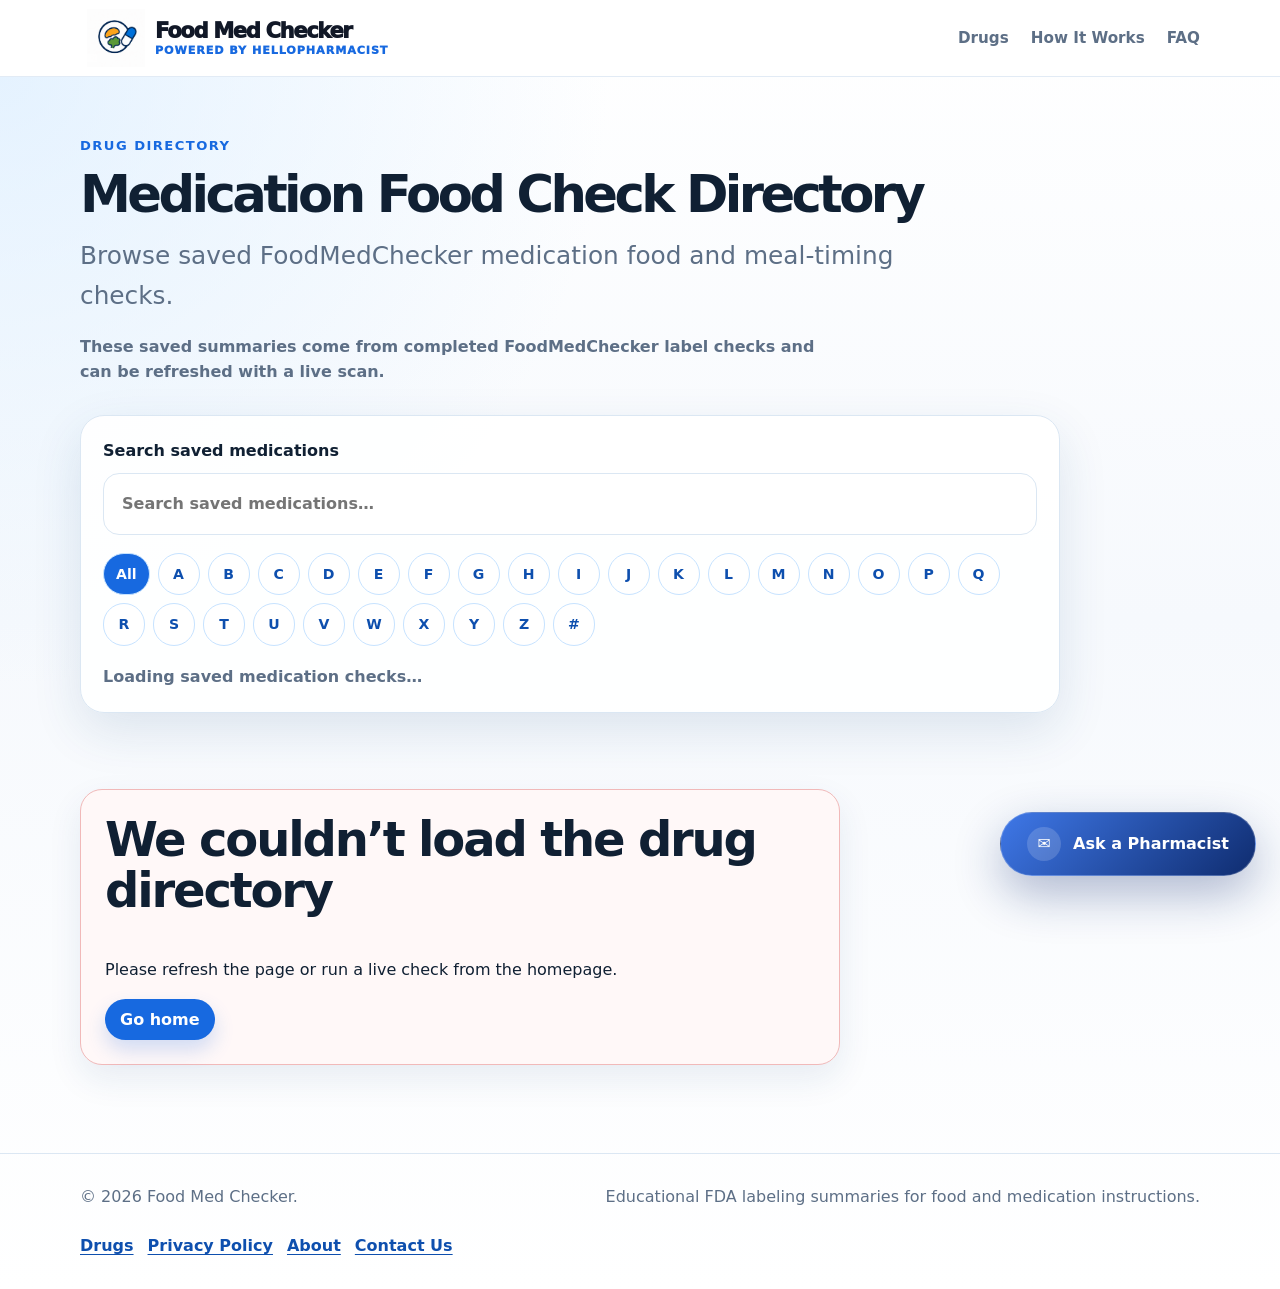
==== drugs/index.html @ 88889a5c "Add public drug directory pages" ====
<!DOCTYPE html>
<html lang="en">
<head>
  <meta charset="UTF-8">
  <meta name="viewport" content="width=device-width, initial-scale=1.0">
  <title>Medication Food Check Directory | Food Med Checker</title>
  <meta name="description" content="Browse saved Food Med Checker medication food, meal timing, grapefruit, dairy, mineral, and administration checks.">
  <link rel="stylesheet" href="/assets/css/styles.css">
</head>
<body>
  <header class="site-header">
    <div class="container header-inner">
      <a class="brand" href="/" aria-label="Food Med Checker home">
        <img class="brand-logo" src="/assets/New Header Logo.png" alt="" aria-hidden="true">
        <span class="brand-text-wrap"><span class="brand-title">Food Med Checker</span><span class="brand-powered">Powered by HelloPharmacist</span></span>
      </a>
      <nav class="site-nav" aria-label="Primary navigation">
        <a href="/drugs/" aria-current="page">Drugs</a>
        <a href="/#how-it-works">How It Works</a>
        <a href="/#faq">FAQ</a>
      </nav>
    </div>
  </header>
  <main>
    <section class="section directory-hero">
      <div class="container">
        <p class="eyebrow">Drug Directory</p>
        <h1>Medication Food Check Directory</h1>
        <p class="hero-subtitle">Browse saved FoodMedChecker medication food and meal-timing checks.</p>
        <p class="directory-trust-note">These saved summaries come from completed FoodMedChecker label checks and can be refreshed with a live scan.</p>
        <div class="directory-toolbar" aria-label="Directory filters">
          <label class="directory-search" for="directory-search-input">
            <span>Search saved medications</span>
            <input id="directory-search-input" type="search" placeholder="Search saved medications…" autocomplete="off">
          </label>
          <div class="az-filter" id="az-filter" aria-label="Filter by first letter"></div>
          <p class="directory-count" id="directory-count" aria-live="polite">Loading saved medication checks…</p>
        </div>
      </div>
    </section>
    <section class="section directory-results-section" aria-live="polite">
      <div class="container" id="drug-directory-root"></div>
    </section>
  </main>
  <footer class="site-footer">
    <div class="container footer-inner">
      <p>&copy; <span id="year"></span> Food Med Checker.</p>
      <p>Educational FDA labeling summaries for food and medication instructions.</p>
      <nav class="footer-links" aria-label="Footer navigation">
        <a href="/drugs/">Drugs</a><a href="/privacy-policy">Privacy Policy</a><a href="/about">About</a><a href="/contact-us">Contact Us</a>
      </nav>
    </div>
  </footer>
  <a class="sticky-pharmacist-cta" href="/contact-us" aria-label="Ask a pharmacist"><span class="cta-icon" aria-hidden="true">✉</span><span>Ask a Pharmacist</span></a>
  <script src="/assets/js/drug-directory.js" defer></script>
</body>
</html>
---- assets/css/styles.css ----
:root {
  --bg: #f6f9fd;
  --surface: #ffffff;
  --surface-blue: #eef7ff;
  --text: #102033;
  --muted: #5d6f86;
  --blue: #1769e0;
  --blue-dark: #0e4fae;
  --blue-soft: #dceeff;
  --border: #dbe7f3;
  --shadow: 0 18px 50px rgba(25, 72, 125, 0.12);
  --radius: 24px;
}

* { box-sizing: border-box; }

html {
  scroll-behavior: smooth;
}

body {
  margin: 0;
  font-family: system-ui, -apple-system, BlinkMacSystemFont, "Segoe UI", sans-serif;
  color: var(--text);
  background: linear-gradient(180deg, #ffffff 0%, var(--bg) 48%, #ffffff 100%);
  line-height: 1.6;
  overflow-x: hidden;
}

a { color: inherit; text-decoration: none; }

.container {
  width: min(1120px, calc(100% - 40px));
  margin: 0 auto;
}

.site-header {
  position: sticky;
  top: 0;
  z-index: 20;
  background: rgba(255, 255, 255, 0.88);
  backdrop-filter: blur(16px);
  border-bottom: 1px solid rgba(219, 231, 243, 0.8);
}

.header-inner,
.footer-inner {
  display: flex;
  align-items: center;
  justify-content: space-between;
  gap: 24px;
}

.header-inner { min-height: 76px; }

.brand {
  position: relative;
  display: inline-flex;
  align-items: center;
  gap: 13px;
  padding: 8px 12px 8px 8px;
  border: 1px solid rgba(199, 227, 255, 0.72);
  border-radius: 20px;
  background: linear-gradient(135deg, rgba(255, 255, 255, 0.94) 0%, rgba(238, 247, 255, 0.9) 100%);
  box-shadow: 0 12px 28px rgba(23, 105, 224, 0.11);
  font-weight: 800;
  letter-spacing: -0.02em;
}

.brand::after {
  content: "";
  position: absolute;
  right: 12px;
  bottom: 7px;
  width: 46%;
  height: 3px;
  border-radius: 999px;
  background: linear-gradient(90deg, rgba(23, 105, 224, 0), rgba(23, 105, 224, 0.55), rgba(42, 179, 126, 0.75));
}

.brand-logo {
  display: block;
  width: 50px;
  height: 50px;
  flex: 0 0 auto;
  object-fit: contain;
  padding: 4px;
  border-radius: 14px;
  background: #ffffff;
}

.brand-text-wrap {
  display: grid;
  gap: 3px;
  line-height: 1.02;
}

.brand-title {
  display: flex;
  flex-wrap: wrap;
  gap: 0.18em;
  color: var(--text);
  font-size: clamp(1.02rem, 1.6vw, 1.24rem);
  font-weight: 950;
  letter-spacing: -0.055em;
  text-transform: uppercase;
}

.brand-title span:nth-child(2) {
  color: var(--blue);
}

.brand-powered {
  color: var(--blue-dark);
  font-size: 0.7rem;
  font-weight: 800;
  letter-spacing: 0.045em;
  text-transform: uppercase;
}

.site-nav {
  display: flex;
  gap: 22px;
  color: var(--muted);
  font-size: 0.95rem;
  font-weight: 600;
}

.site-nav a:hover { color: var(--blue); }

.section { padding: 88px 0; }

.hero { padding-top: 76px; }

.hero-grid {
  display: grid;
  grid-template-columns: minmax(0, 1.15fr) minmax(310px, 0.85fr);
  gap: 40px;
  align-items: center;
}

.eyebrow {
  margin: 0 0 12px;
  color: var(--blue);
  font-size: 0.82rem;
  font-weight: 800;
  letter-spacing: 0.11em;
  text-transform: uppercase;
}

h1, h2, h3, p { margin-top: 0; }

h1 {
  max-width: 760px;
  margin-bottom: 18px;
  font-size: clamp(2.25rem, 4.75vw, 4rem);
  line-height: 1.02;
  letter-spacing: -0.07em;
}

h2 {
  font-size: clamp(2rem, 4vw, 3rem);
  line-height: 1.08;
  letter-spacing: -0.045em;
}

h3 {
  font-size: 1.15rem;
  line-height: 1.25;
}

.hero-subtitle {
  max-width: 720px;
  color: var(--muted);
  font-size: clamp(1.08rem, 2vw, 1.35rem);
}

.search-card,
.hero-panel,
.step-card,
.trust-container,
.disclaimer-card,
.result-card {
  border: 1px solid var(--border);
  border-radius: var(--radius);
  background: rgba(255, 255, 255, 0.94);
  box-shadow: var(--shadow);
}

.search-card {
  max-width: 780px;
  margin: 32px 0 20px;
  padding: 18px;
}

.search-card label {
  display: block;
  margin: 0 0 10px 4px;
  font-weight: 800;
}

.search-row {
  display: flex;
  gap: 12px;
}

input[type="search"] {
  flex: 1;
  min-width: 0;
  border: 1px solid var(--border);
  border-radius: 16px;
  padding: 17px 18px;
  color: var(--text);
  font: inherit;
  outline: none;
}

input[type="search"]:focus {
  border-color: var(--blue);
  box-shadow: 0 0 0 4px rgba(23, 105, 224, 0.12);
}

button {
  border: 0;
  border-radius: 16px;
  padding: 16px 22px;
  cursor: pointer;
  font: inherit;
  font-weight: 800;
}

.search-row button {
  color: #ffffff;
  background: var(--blue);
  box-shadow: 0 12px 24px rgba(23, 105, 224, 0.22);
}

.search-row button:hover { background: var(--blue-dark); }

.search-note {
  margin: 12px 4px 0;
  color: var(--muted);
  font-size: 0.92rem;
}

.example-area {
  display: flex;
  align-items: flex-start;
  gap: 14px;
  color: var(--muted);
  font-weight: 700;
}

.chip-list {
  display: flex;
  flex-wrap: wrap;
  gap: 10px;
}

.example-chip {
  padding: 9px 13px;
  color: var(--blue-dark);
  background: var(--blue-soft);
  border: 1px solid #c7e3ff;
  border-radius: 999px;
  font-size: 0.93rem;
}

.example-chip:hover { background: #cfe8ff; }

.hero-panel {
  padding: 34px;
  background: linear-gradient(180deg, #ffffff 0%, var(--surface-blue) 100%);
}


.hero-panel p,
.step-card p,
.trust-card p,
.disclaimer-card p,
.result-section-card p { color: var(--muted); }

.hero-panel ul {
  margin: 22px 0 0;
  padding-left: 20px;
  color: var(--text);
  font-weight: 600;
}

.results-section { padding: 0 0 20px; }

.result-card {
  padding: 30px;
  scroll-margin-top: 100px;
  overflow: hidden;
}

.hidden { display: none; }

.result-topline {
  display: inline-flex;
  margin-bottom: 14px;
  padding: 7px 12px;
  border-radius: 999px;
  color: var(--blue-dark);
  background: var(--blue-soft);
  font-size: 0.85rem;
  font-weight: 800;
}

.result-status {
  margin-bottom: 24px;
  padding: 16px 18px;
  border: 1px solid #c7e3ff;
  border-radius: 18px;
  color: var(--blue-dark);
  background: var(--surface-blue);
  font-weight: 700;
}

.result-grid {
  display: grid;
  grid-template-columns: repeat(2, minmax(0, 1fr));
  gap: 16px;
  min-width: 0;
}

.result-section-card {
  min-width: 0;
  max-width: 100%;
  padding: 20px;
  border: 1px solid var(--border);
  border-radius: 18px;
  background: #ffffff;
  overflow-wrap: anywhere;
}

.result-section-card:last-child { grid-column: 1 / -1; }

.section-heading {
  max-width: 720px;
  margin-bottom: 30px;
}

.steps-grid,
.trust-grid {
  display: grid;
  grid-template-columns: repeat(3, minmax(0, 1fr));
  gap: 18px;
}

.step-card,
.trust-card { padding: 26px; }

.step-number {
  display: grid;
  place-items: center;
  width: 42px;
  height: 42px;
  margin-bottom: 18px;
  border-radius: 50%;
  color: #ffffff;
  background: var(--blue);
  font-weight: 900;
}

.trust-section { padding-top: 36px; }

.trust-container {
  padding: 40px;
  background: linear-gradient(135deg, #ffffff 0%, #f0f8ff 100%);
}

.trust-intro {
  max-width: 790px;
  margin-bottom: 28px;
}

.trust-intro p:last-child { color: var(--muted); font-size: 1.08rem; }

.trust-card {
  border: 1px solid var(--border);
  border-radius: 20px;
  background: #ffffff;
}

.disclaimer-section { padding-top: 20px; }

.disclaimer-card {
  padding: 30px;
  box-shadow: none;
}

.disclaimer-card h2 { font-size: 1.7rem; }

.site-footer {
  padding: 30px 0;
  color: var(--muted);
  border-top: 1px solid var(--border);
}

.site-footer p { margin: 0; }

@media (max-width: 860px) {
  .header-inner,
  .footer-inner,
  .example-area {
    align-items: flex-start;
    flex-direction: column;
  }

  .site-nav { gap: 14px; flex-wrap: wrap; }

  .hero-grid,
  .steps-grid,
  .trust-grid,
  .result-grid {
    grid-template-columns: 1fr;
  }

  .section { padding: 64px 0; }

  .hero { padding-top: 52px; }

  .result-section-card:last-child { grid-column: auto; }
}

@media (max-width: 620px) {
  .container { width: min(100% - 28px, 1120px); }

  .site-header {
    position: static;
  }

  .header-inner {
    min-height: 66px;
  }

  .site-nav {
    display: none;
  }

  .search-row { flex-direction: column; }

  .search-row button,
  input[type="search"] { width: 100%; }

  .search-card,
  .hero-panel,
  .trust-container,
  .disclaimer-card,
  .result-card { border-radius: 20px; }

  .trust-container,
  .result-card { padding: 22px; }

  .result-section-card { padding: 18px; }

  h1 { letter-spacing: -0.055em; }
}

.search-row button:disabled {
  cursor: wait;
  opacity: 0.74;
}

.result-status-warning {
  border-color: #f3d58a;
  color: #76530a;
  background: #fff8e8;
}

.result-status-error {
  border-color: #f1b9b9;
  color: #8d2424;
  background: #fff0f0;
}

.result-topline-error {
  color: #8d2424;
  background: #ffe1e1;
}

.loading-card {
  display: flex;
  align-items: center;
  gap: 18px;
  padding: 22px;
  border: 1px solid #c7e3ff;
  border-radius: 20px;
  color: var(--blue-dark);
  background: linear-gradient(135deg, #ffffff 0%, var(--surface-blue) 100%);
}

.loading-card p { margin: 4px 0 0; color: var(--muted); }

.loading-copy {
  min-width: 0;
}

.loading-fact-box {
  position: relative;
  min-height: 92px;
  margin-top: 16px;
  padding: 14px 16px;
  border: 1px solid rgba(23, 105, 224, 0.18);
  border-radius: 18px;
  overflow: hidden;
  background: linear-gradient(135deg, rgba(255, 255, 255, 0.92), rgba(228, 241, 255, 0.88));
  box-shadow: 0 14px 30px rgba(23, 105, 224, 0.09);
}

.loading-fact-box::after {
  content: "";
  position: absolute;
  inset: auto -18px -30px auto;
  width: 86px;
  height: 86px;
  border-radius: 50%;
  background: radial-gradient(circle, rgba(31, 184, 205, 0.22), transparent 68%);
}

.loading-fact-kicker {
  display: inline-flex;
  margin-bottom: 6px;
  padding: 4px 9px;
  border-radius: 999px;
  color: var(--blue-dark);
  background: #dff3ff;
  font-size: 0.74rem;
  font-weight: 800;
  letter-spacing: 0.08em;
  text-transform: uppercase;
}

.loading-card .loading-fact-text {
  margin: 0;
  color: #243b53;
  font-size: 0.98rem;
  font-weight: 700;
  line-height: 1.45;
  opacity: 0;
  transform: translateY(10px) scale(0.98);
  transition: opacity 220ms ease, transform 220ms ease;
}

.loading-card .loading-fact-text.is-visible {
  opacity: 1;
  transform: translateY(0) scale(1);
}

.loading-spinner {
  flex: 0 0 auto;
  width: 34px;
  height: 34px;
  border: 4px solid #c7e3ff;
  border-top-color: var(--blue);
  border-radius: 50%;
  animation: spin 0.9s linear infinite;
}

@keyframes spin { to { transform: rotate(360deg); } }

.result-metadata {
  margin: -6px 0 22px;
  color: var(--muted);
  font-size: 0.92rem;
  font-weight: 600;
}


.sources-info-icon {
  display: inline-flex;
  align-items: center;
  justify-content: center;
  flex: 0 0 auto;
  width: 18px;
  height: 18px;
  min-width: 18px;
  padding: 0;
  border: 1px solid #b8cce3;
  border-radius: 50%;
  color: var(--blue-dark);
  background: #f3f8ff;
  font-size: 0.72rem;
  line-height: 1;
  font-weight: 800;
  box-shadow: none;
}

.sources-info-card {
  display: flex;
  align-items: flex-start;
  gap: 10px;
  max-width: 100%;
  margin: 0 0 16px;
  padding: 12px 14px;
  border: 1px solid var(--border);
  border-radius: 14px;
  color: var(--text);
  background: #f8fbff;
  font-size: 0.82rem;
  font-weight: 600;
  line-height: 1.45;
}

.sources-info-card p {
  min-width: 0;
  margin: 0;
}

.result-section-card h4,
.source-card h4,
.excerpt-card h4 {
  margin: 0 0 8px;
  font-size: 1rem;
  line-height: 1.3;
}

.result-section-card-featured {
  background: linear-gradient(180deg, #ffffff 0%, #f6fbff 100%);
}

.findings-list {
  margin: 0;
  padding-left: 20px;
  color: var(--muted);
}

.findings-list li + li { margin-top: 10px; }

.term-chip-list {
  display: flex;
  flex-wrap: wrap;
  gap: 10px;
}

.term-chip {
  display: inline-flex;
  align-items: center;
  padding: 8px 12px;
  border: 1px solid #c7e3ff;
  border-radius: 999px;
  color: var(--blue-dark);
  background: var(--surface-blue);
  font-size: 0.9rem;
  font-weight: 800;
}

.excerpt-section,
.sources-card { grid-column: 1 / -1; }

.excerpt-list,
.source-list {
  display: grid;
  gap: 14px;
}

.excerpt-card,
.source-card {
  min-width: 0;
  max-width: 100%;
  padding: 17px;
  border: 1px solid var(--border);
  border-radius: 16px;
  background: #fbfdff;
  overflow-wrap: anywhere;
}

.excerpt-card p,
.source-card p { margin-bottom: 0; }

.excerpt-meta {
  display: flex;
  flex-wrap: wrap;
  gap: 8px;
  margin-bottom: 10px;
}

.excerpt-meta span {
  padding: 5px 9px;
  border-radius: 999px;
  color: var(--muted);
  background: #eef4fb;
  font-size: 0.82rem;
  font-weight: 700;
}

.source-link {
  display: inline-flex;
  margin-top: 12px;
  color: var(--blue);
  font-weight: 800;
}

.source-link:hover { color: var(--blue-dark); }

.source-id,
.result-disclaimer,
.technical-details {
  color: var(--muted);
  font-size: 0.9rem;
}

.source-id { margin-top: 8px; }

.result-disclaimer {
  margin-top: 18px;
  padding: 16px 18px;
  border: 1px solid #cfe0fb;
  border-radius: 16px;
  background: #f8fbff;
  line-height: 1.55;
}

.result-disclaimer-card {
  grid-column: 1 / -1;
  margin-top: -2px;
}

.technical-details {
  margin-top: 16px;
}

.technical-details summary {
  cursor: pointer;
  font-weight: 800;
}

.powered-by {
  display: inline-flex;
  align-items: center;
  gap: 6px;
  margin: 4px 0 22px;
  padding: 8px 14px;
  border: 1px solid #c7e3ff;
  border-radius: 999px;
  color: var(--blue-dark);
  background: var(--surface-blue);
  font-size: 0.92rem;
  font-weight: 800;
}

.powered-by a,
.trust-card a,
.trust-intro a,
.excerpt-link {
  color: #1b48a8;
  text-decoration: underline;
  text-underline-offset: 3px;
  font-weight: 800;
}

.pharmacist-container {
  position: relative;
  overflow: hidden;
  padding: 48px;
  border-color: #cfe0fb;
  background: radial-gradient(circle at 9% 18%, rgba(58, 115, 226, 0.13), transparent 24%), linear-gradient(135deg, #ffffff 0%, #f8fbff 100%);
}

.pharmacist-layout {
  display: flex;
  align-items: center;
  gap: 18px;
  margin-bottom: 36px;
}

.pharmacist-headshot {
  width: 92px;
  height: 92px;
  flex: 0 0 92px;
  border: 3px solid #ffffff;
  border-radius: 50%;
  background: #ffffff;
  box-shadow: 0 12px 26px rgba(25, 72, 125, 0.18);
  object-fit: cover;
  object-position: center top;
  transform: translate(-10px, -8px);
}

.pill-eyebrow {
  display: inline-flex;
  margin-bottom: 18px;
  padding: 7px 16px;
  border-radius: 999px;
  background: var(--blue-soft);
}

.pharmacist-container .trust-intro {
  max-width: 880px;
  margin-bottom: 0;
}

.pharmacist-container .trust-intro h2 {
  margin-bottom: 14px;
}

.pharmacist-container .trust-card {
  padding: 28px;
  border-color: #d8e6fa;
  border-radius: 22px;
  box-shadow: none;
}

.faq-section {
  padding-top: 28px;
}

.faq-list {
  display: grid;
  gap: 16px;
}

.faq-item {
  padding: 24px 26px;
  border: 1px solid var(--border);
  border-radius: 20px;
  background: rgba(255, 255, 255, 0.94);
  box-shadow: 0 12px 34px rgba(25, 72, 125, 0.08);
}

.faq-item h3 {
  margin-bottom: 8px;
}

.faq-item p,
.excerpt-count,
.excerpt-source-note {
  color: var(--muted);
}

.excerpt-count {
  margin-bottom: 14px;
  font-weight: 800;
}

.excerpt-card-heading {
  display: flex;
  align-items: flex-start;
  justify-content: space-between;
  gap: 16px;
}

.excerpt-link {
  flex: 0 0 auto;
  font-size: 0.9rem;
}

.excerpt-source-note {
  margin-top: 10px;
  font-size: 0.9rem;
  font-weight: 600;
}

@media (max-width: 860px) {
  .pharmacist-layout {
    grid-template-columns: 1fr;
  }
}

@media (max-width: 620px) {
  .powered-by {
    align-items: flex-start;
    flex-direction: column;
    border-radius: 18px;
  }

  .pharmacist-container {
    padding: 24px;
  }

  .excerpt-card-heading {
    flex-direction: column;
    gap: 4px;
  }
}

/* Requested layout refinements */
.hero {
  padding-top: 56px;
  padding-bottom: 56px;
}

.hero-grid {
  align-items: start;
}

.hero-panel {
  margin-top: 0;
}

.search-card {
  margin-top: 24px;
}

.example-area {
  margin-bottom: 0;
}

#how-it-works {
  padding-top: 48px;
}

.faq-item {
  padding: 0;
  overflow: hidden;
}

.faq-item summary {
  position: relative;
  display: flex;
  align-items: center;
  justify-content: space-between;
  gap: 18px;
  padding: 22px 26px;
  cursor: pointer;
  font-size: 1.15rem;
  font-weight: 800;
  line-height: 1.25;
  list-style: none;
}

.faq-item summary::-webkit-details-marker {
  display: none;
}

.faq-item summary::after {
  content: "+";
  display: grid;
  flex: 0 0 auto;
  place-items: center;
  width: 30px;
  height: 30px;
  border-radius: 50%;
  color: var(--blue-dark);
  background: var(--blue-soft);
  font-size: 1.25rem;
  line-height: 1;
}

.faq-item[open] summary::after {
  content: "–";
}

.faq-item p {
  margin: -4px 26px 24px;
}

.excerpt-source-details {
  color: var(--muted);
  font-weight: 600;
}

.excerpt-card .source-id {
  margin: 4px 0 12px;
}

@media (max-width: 860px) {
  .hero {
    padding-top: 44px;
    padding-bottom: 44px;
  }

  #how-it-works {
    padding-top: 40px;
  }
}

.autocomplete-root {
  position: relative;
  align-items: stretch;
}

.autocomplete-field {
  position: relative;
  flex: 1;
  min-width: 0;
}

.autocomplete-field input[type="search"] {
  width: 100%;
}

.suggestions-dropdown {
  position: absolute;
  top: calc(100% + 8px);
  right: 0;
  left: 0;
  z-index: 30;
  display: grid;
  max-height: 320px;
  overflow-y: auto;
  padding: 6px 0;
  border: 1px solid var(--border);
  border-radius: 12px;
  background: #ffffff;
  box-shadow: 0 12px 28px rgba(25, 72, 125, 0.12);
}

.suggestion-item {
  display: block;
  width: 100%;
  padding: 11px 16px;
  border-radius: 0;
  color: var(--text);
  background: transparent;
  text-align: left;
  font: inherit;
  font-weight: 600;
}

.suggestion-item:hover,
.suggestion-item:focus {
  color: var(--blue-dark);
  background: var(--surface-blue);
  outline: none;
}

.drug-summary-card {
  grid-column: 1 / -1;
  background: linear-gradient(180deg, #ffffff 0%, #f8fbff 100%);
}

.drug-summary-card h4 {
  margin-bottom: 14px;
}

.drug-summary-list {
  display: grid;
  grid-template-columns: repeat(2, minmax(0, 1fr));
  gap: 12px;
  margin: 0 0 16px;
}

.drug-summary-detail {
  padding: 12px;
  border: 1px solid #e4edf7;
  border-radius: 14px;
  background: #ffffff;
}

.drug-summary-detail dt {
  color: var(--blue-dark);
  font-size: 0.78rem;
  font-weight: 900;
  letter-spacing: 0.06em;
  text-transform: uppercase;
}

.drug-summary-detail dd {
  margin: 4px 0 0;
  color: var(--muted);
  font-weight: 650;
}

.fda-label-description {
  padding: 14px 16px;
  border-left: 4px solid var(--blue);
  border-radius: 14px;
  background: var(--surface-blue);
}

.medline-card {
  padding: 16px;
  border: 1px solid #cfe0fb;
  border-radius: 16px;
  background: #ffffff;
}

.terms-found-note {
  margin-bottom: 18px;
  color: var(--muted);
}

.medline-source {
  margin-bottom: 10px;
  color: var(--blue-dark);
  font-size: 0.9rem;
  font-weight: 800;
}

@media (max-width: 620px) {
  .autocomplete-field {
    width: 100%;
  }

  .suggestions-dropdown {
    max-height: 280px;
  }

  .drug-summary-list {
    grid-template-columns: 1fr;
  }
}

.suggestions-dropdown.hidden {
  display: none;
}

.footer-inner {
  flex-wrap: wrap;
}

.footer-links {
  display: inline-flex;
  flex-wrap: wrap;
  gap: 14px;
  font-weight: 800;
}

.footer-links a {
  color: var(--blue-dark);
  text-decoration: underline;
  text-underline-offset: 3px;
}

.sticky-pharmacist-cta {
  position: fixed;
  right: max(24px, env(safe-area-inset-right));
  bottom: max(24px, env(safe-area-inset-bottom));
  z-index: 40;
  display: inline-flex;
  align-items: center;
  gap: 12px;
  min-height: 58px;
  padding: 14px 26px;
  border: 1px solid rgba(255, 255, 255, 0.22);
  border-radius: 999px;
  color: #ffffff;
  background: linear-gradient(135deg, #3f78e8 0%, #0f2c6f 100%);
  box-shadow: 0 18px 48px rgba(16, 45, 111, 0.32);
  font-size: 1rem;
  font-weight: 900;
}

.sticky-pharmacist-cta:hover {
  transform: translateY(-1px);
  box-shadow: 0 22px 54px rgba(16, 45, 111, 0.38);
}

.cta-icon {
  display: inline-grid;
  place-items: center;
  width: 34px;
  height: 34px;
  border-radius: 50%;
  background: rgba(255, 255, 255, 0.16);
  font-size: 1rem;
}

.cookie-banner {
  position: fixed;
  right: 24px;
  bottom: 100px;
  left: 24px;
  z-index: 45;
  display: flex;
  align-items: center;
  justify-content: space-between;
  gap: 18px;
  max-width: 980px;
  margin: 0 auto;
  padding: 18px;
  border: 1px solid var(--border);
  border-radius: 22px;
  background: rgba(255, 255, 255, 0.98);
  box-shadow: 0 18px 50px rgba(25, 72, 125, 0.18);
}

.cookie-banner p {
  margin: 4px 0 0;
  color: var(--muted);
}

.cookie-banner button {
  flex: 0 0 auto;
  color: #ffffff;
  background: var(--blue);
}

.cookie-banner.hidden {
  display: none;
}

.simple-page {
  min-height: 65vh;
}

.simple-page-card {
  max-width: 880px;
  padding: 42px;
  border: 1px solid var(--border);
  border-radius: var(--radius);
  background: rgba(255, 255, 255, 0.96);
  box-shadow: var(--shadow);
}

.simple-page-card h1 {
  margin-bottom: 10px;
  font-size: clamp(2.4rem, 6vw, 4.3rem);
}

.simple-page-card h2 {
  margin-top: 30px;
  font-size: clamp(1.45rem, 3vw, 2rem);
}

.simple-page-card p,
.contact-note {
  color: var(--muted);
}

.simple-page-card a {
  color: var(--blue-dark);
  text-decoration: underline;
  text-underline-offset: 3px;
  font-weight: 800;
}

.updated-date {
  font-weight: 800;
}

.email-card {
  display: inline-flex;
  align-items: center;
  gap: 14px;
  margin: 18px 0;
  padding: 18px 22px;
  border-radius: 22px;
  color: #ffffff !important;
  background: linear-gradient(135deg, #3f78e8 0%, #0f2c6f 100%);
  box-shadow: 0 18px 42px rgba(16, 45, 111, 0.25);
  text-decoration: none !important;
}

.email-card small {
  display: block;
  color: rgba(255, 255, 255, 0.82);
  font-weight: 700;
}

@media (max-width: 620px) {
  .sticky-pharmacist-cta {
    right: 14px;
    bottom: 14px;
    left: auto;
    min-height: 48px;
    padding: 10px 14px;
    gap: 8px;
    justify-content: center;
    font-size: 0.82rem;
  }

  .sticky-pharmacist-cta .cta-icon {
    width: 28px;
    height: 28px;
    font-size: 0.9rem;
  }

  .cookie-banner {
    right: 14px;
    bottom: 88px;
    left: 14px;
    flex-direction: column;
    align-items: stretch;
  }

  .cookie-banner button {
    width: 100%;
  }

  .simple-page-card {
    padding: 26px;
  }
}


/* Full-width above-the-fold hero */
.hero {
  position: relative;
  min-height: calc(100svh - 76px);
  display: flex;
  align-items: center;
  padding-top: clamp(36px, 7vh, 72px);
  padding-bottom: clamp(42px, 8vh, 82px);
  overflow: hidden;
}

.hero::before {
  content: "";
  position: absolute;
  inset: 7% -12% auto auto;
  width: min(52vw, 620px);
  aspect-ratio: 1;
  border-radius: 50%;
  background: radial-gradient(circle, rgba(23, 105, 224, 0.12), rgba(23, 105, 224, 0));
  pointer-events: none;
}

.hero-grid {
  position: relative;
  grid-template-columns: 1fr;
  gap: 0;
}

.hero-copy {
  width: min(100%, 980px);
}

.hero-copy h1 {
  max-width: 980px;
  margin-bottom: 24px;
  font-size: clamp(3.2rem, 8.6vw, 6.667rem);
}

.hero-subtitle {
  max-width: 900px;
  margin-bottom: 0;
  font-size: clamp(1.16rem, 2.2vw, 1.55rem);
}

.hero-highlights {
  display: flex;
  flex-wrap: wrap;
  gap: 10px;
  max-width: 980px;
  margin: 24px 0 0;
}

.hero-highlights span {
  display: inline-flex;
  align-items: center;
  gap: 8px;
  padding: 10px 14px;
  border: 1px solid #c7e3ff;
  border-radius: 999px;
  color: var(--blue-dark);
  background: linear-gradient(180deg, #ffffff 0%, var(--surface-blue) 100%);
  font-weight: 800;
  line-height: 1.25;
}

.hero-highlights span::before {
  content: "✓";
  display: grid;
  place-items: center;
  width: 20px;
  height: 20px;
  flex: 0 0 20px;
  border-radius: 50%;
  color: #ffffff;
  background: var(--blue);
  font-size: 0.78rem;
}

.search-card {
  max-width: 860px;
  margin-top: 30px;
  padding: clamp(18px, 2.8vw, 26px);
}

.search-note {
  font-size: 1rem;
}

.example-area {
  max-width: 900px;
}

@media (max-width: 860px) {
  .hero {
    min-height: auto;
    align-items: flex-start;
  }

  .hero-copy h1 {
    font-size: clamp(2.75rem, 12vw, 5.4rem);
  }
}

@media (max-width: 620px) {
  .hero {
    padding-top: 38px;
    padding-bottom: 48px;
  }

  .hero-copy h1 {
    margin-bottom: 18px;
  }

  .hero-highlights span {
    width: 100%;
    border-radius: 16px;
  }
}


/* Above-the-fold hero tuning */
h1 {
  max-width: 700px;
  margin-bottom: 16px;
  font-size: clamp(2.35rem, 4.9vw, 4.25rem);
  line-height: 1.02;
}

.hero {
  padding-top: 40px;
  padding-bottom: 42px;
}

.hero-subtitle {
  margin-bottom: 18px;
}

.hero-highlights {
  margin-bottom: 18px;
}

.search-card {
  margin-top: 18px;
}

.excerpt-highlight {
  padding: 0 0.16em;
  border-radius: 0.28em;
  color: #0d3476;
  background: #fff1a8;
  box-shadow: 0 0 0 1px rgba(226, 176, 34, 0.28);
  font-weight: 700;
}

@media (max-width: 860px) {
  h1 {
    font-size: clamp(2.2rem, 9vw, 3.6rem);
  }

  .hero {
    padding-top: 32px;
    padding-bottom: 36px;
  }
}

/* Header logo refresh and ticker-style hero badges */
.brand {
  gap: 10px;
  padding: 7px 12px 7px 7px;
  border: 0;
  border-radius: 18px;
  background: transparent;
  box-shadow: none;
  overflow: hidden;
}

.brand::after {
  content: "";
  position: absolute;
  right: 10px;
  bottom: 12px;
  width: 48%;
  height: 8px;
  border-radius: 999px;
  background: linear-gradient(90deg, transparent 0%, rgba(255, 255, 255, 0.92) 45%, rgba(255, 255, 255, 0.35) 57%, transparent 100%);
  transform: translateX(-160%);
  animation: brand-shimmer 2.6s ease-in-out infinite;
  pointer-events: none;
  mix-blend-mode: screen;
}

.brand-logo {
  width: 58px;
  height: 58px;
  padding: 0;
  border-radius: 0;
  background: transparent;
}

.brand-title {
  color: #111827;
  font-size: clamp(1.14rem, 1.65vw, 1.48rem);
  font-weight: 950;
  letter-spacing: -0.065em;
  text-transform: none;
}

.brand-powered {
  position: relative;
  display: inline-block;
  width: max-content;
  color: var(--blue);
  font-weight: 950;
  letter-spacing: 0.08em;
  overflow: hidden;
}

.brand-powered::after {
  content: "";
  position: absolute;
  inset: 0;
  background: linear-gradient(90deg, transparent, rgba(255, 255, 255, 0.95), transparent);
  transform: translateX(-120%);
  animation: brand-shimmer 2.6s ease-in-out infinite;
}

@keyframes brand-shimmer {
  0%, 42% { transform: translateX(-145%); opacity: 0; }
  53% { opacity: 1; }
  78%, 100% { transform: translateX(145%); opacity: 0; }
}

.powered-by {
  margin: 0 0 18px;
  vertical-align: middle;
}

.ticker-highlights {
  position: relative;
  display: block;
  width: min(100%, 860px);
  max-width: 860px;
  margin: 24px 0 0;
  overflow: hidden;
  mask-image: linear-gradient(90deg, transparent, #000 9%, #000 91%, transparent);
}

.ticker-track {
  display: flex;
  width: max-content;
  gap: 10px;
  animation: ticker-scroll 34s linear infinite;
  will-change: transform;
}

.ticker-highlights:hover .ticker-track {
  animation-play-state: paused;
}

@keyframes ticker-scroll {
  from { transform: translateX(0); }
  to { transform: translateX(-50%); }
}

.search-card {
  max-width: 860px;
}

.about-hero {
  padding: 72px 0 86px;
  background: linear-gradient(135deg, #f8fbff 0%, #eaf5ff 100%);
}

.about-hero-grid {
  display: grid;
  grid-template-columns: minmax(0, 1fr) minmax(280px, 0.42fr);
  gap: 54px;
  align-items: center;
}

.about-hero h1 {
  max-width: 860px;
  margin-bottom: 22px;
  font-size: clamp(3rem, 7vw, 5.9rem);
}

.about-callout-card {
  padding: 34px;
  border: 1px solid var(--border);
  border-radius: 28px;
  background: rgba(255, 255, 255, 0.84);
  box-shadow: var(--shadow);
}

.about-callout-card p:last-child {
  margin: 0;
  color: #4b5563;
  font-size: 1.2rem;
}

.about-content-section {
  padding-top: 64px;
}

.about-page-card {
  max-width: 840px;
}

.about-page-card p {
  font-size: 1.08rem;
}

.about-note-card {
  margin-top: 36px;
  padding: 24px;
  border: 1px solid #add4ff;
  border-radius: 22px;
  background: #e4f1ff;
}

.about-note-card h2 {
  margin-top: 0;
  color: var(--blue-dark);
  font-size: 1.45rem;
}

.about-note-card p {
  margin-bottom: 0;
}

@media (max-width: 860px) {
  .about-hero-grid {
    grid-template-columns: 1fr;
  }

  .ticker-highlights {
    width: 100%;
  }
}

@media (max-width: 620px) {
  .brand-logo {
    width: 48px;
    height: 48px;
  }

  .brand-title {
    font-size: 1.05rem;
  }

  .brand-powered {
    font-size: 0.62rem;
  }

  .ticker-highlights span {
    width: auto;
    border-radius: 999px;
  }

  .about-hero {
    padding: 50px 0 58px;
  }
}

/* Mobile overflow repair: keep above-the-fold content inside the viewport. */
html,
body {
  max-width: 100%;
  overflow-x: clip;
}

.hero-copy,
.search-card,
.search-row,
.autocomplete-field,
.example-area,
.chip-list {
  min-width: 0;
  max-width: 100%;
}

h1,
h2,
h3,
p,
button,
input {
  overflow-wrap: break-word;
}

.search-row button {
  white-space: normal;
  text-align: center;
}

@media (max-width: 620px) {
  .container {
    width: min(100% - 32px, 1120px);
  }

  .header-inner {
    align-items: center;
  }

  .brand {
    max-width: 100%;
  }

  .brand-title {
    line-height: 1.05;
  }

  .hero {
    padding-top: 28px;
    padding-bottom: 40px;
  }

  .hero::before {
    inset: 10% -36% auto auto;
    width: 86vw;
  }

  .hero-copy h1,
  h1 {
    max-width: 100%;
    font-size: clamp(2rem, 10.4vw, 2.75rem);
    line-height: 1.08;
    letter-spacing: -0.052em;
    overflow-wrap: normal;
    word-break: normal;
  }

  .powered-by {
    display: inline-flex;
    max-width: 100%;
    padding: 8px 12px;
    font-size: 0.98rem;
  }

  .hero-subtitle {
    max-width: 100%;
    font-size: 1.08rem;
    line-height: 1.55;
  }

  .ticker-highlights {
    width: 100%;
    max-width: 100%;
    overflow-x: auto;
    overflow-y: hidden;
    mask-image: none;
    -webkit-mask-image: none;
    scrollbar-width: none;
  }

  .ticker-highlights::-webkit-scrollbar {
    display: none;
  }

  .ticker-track {
    width: max-content;
    max-width: none;
    animation: ticker-scroll 34s linear infinite;
  }

  .hero-highlights span,
  .ticker-highlights span {
    width: auto;
    max-width: calc(100vw - 48px);
    flex: 0 0 auto;
    white-space: nowrap;
  }

  .search-card {
    margin-top: 22px;
    padding: 18px;
  }

  input[type="search"] {
    padding: 15px 16px;
    font-size: 1rem;
  }

  .search-row button {
    padding: 15px 16px;
    font-size: 1rem;
    line-height: 1.25;
  }

  .example-area {
    gap: 10px;
  }
}

.recent-checks-section {
  padding-top: 52px;
  padding-bottom: 52px;
}

.recent-checks-heading p:last-child {
  max-width: 640px;
  color: var(--muted);
  font-size: 1.06rem;
}

.recent-checks-grid {
  display: grid;
  grid-template-columns: repeat(4, minmax(0, 1fr));
  gap: 18px;
}

.recent-check-card {
  display: flex;
  flex-direction: column;
  min-width: 0;
  min-height: 100%;
  padding: 22px;
  border: 1px solid rgba(207, 224, 251, 0.95);
  border-radius: 22px;
  background: linear-gradient(180deg, #ffffff 0%, #f8fbff 100%);
  box-shadow: 0 14px 34px rgba(25, 72, 125, 0.09);
}

.recent-check-card-header {
  display: grid;
  gap: 12px;
  margin-bottom: 14px;
}

.recent-check-card h3 {
  margin: 0;
  color: var(--text);
  font-size: 1.12rem;
  letter-spacing: -0.02em;
}

.recent-check-badge {
  display: inline-flex;
  width: fit-content;
  align-items: center;
  padding: 6px 10px;
  border: 1px solid #c7e3ff;
  border-radius: 999px;
  color: var(--blue-dark);
  background: var(--surface-blue);
  font-size: 0.78rem;
  font-weight: 900;
  line-height: 1.2;
}

.recent-check-badge-use-caution {
  border-color: #f3d58a;
  color: #76530a;
  background: #fff8e8;
}

.recent-check-badge-avoid-separate {
  border-color: #f1b9b9;
  color: #8d2424;
  background: #fff0f0;
}

.recent-check-badge-no-special-food-issue-found {
  border-color: #bfe7d2;
  color: #176044;
  background: #effaf4;
}

.recent-check-answer {
  display: -webkit-box;
  margin-bottom: 18px;
  overflow: hidden;
  color: var(--muted);
  font-size: 0.95rem;
  line-height: 1.55;
  -webkit-box-orient: vertical;
  -webkit-line-clamp: 5;
}

.recent-check-card-footer {
  display: flex;
  align-items: center;
  justify-content: space-between;
  gap: 12px;
  margin-top: auto;
  padding-top: 16px;
  border-top: 1px solid #e4edf7;
}

.recent-check-card-footer span {
  color: var(--muted);
  font-size: 0.84rem;
  font-weight: 750;
}

.recent-check-action {
  padding: 10px 13px;
  border: 1px solid #c7e3ff;
  border-radius: 999px;
  color: var(--blue-dark);
  background: #ffffff;
  box-shadow: none;
  font-size: 0.86rem;
  white-space: nowrap;
}

.recent-check-action:hover,
.recent-check-action:focus {
  color: #ffffff;
  background: var(--blue);
  outline: none;
}

.recent-check-action:focus-visible {
  box-shadow: 0 0 0 4px rgba(23, 105, 224, 0.16);
}

@media (max-width: 1020px) {
  .recent-checks-grid {
    grid-template-columns: repeat(3, minmax(0, 1fr));
  }
}

@media (max-width: 860px) {
  .recent-checks-grid {
    grid-template-columns: repeat(2, minmax(0, 1fr));
  }
}

@media (max-width: 620px) {
  .recent-checks-section {
    padding-top: 40px;
    padding-bottom: 40px;
  }

  .recent-checks-grid {
    grid-template-columns: 1fr;
  }

  .recent-check-card {
    padding: 20px;
    border-radius: 20px;
  }

  .recent-check-card-footer {
    align-items: flex-start;
    flex-direction: column;
  }

  .recent-check-action {
    width: 100%;
  }
}

.directory-hero,
.drug-detail-hero {
  padding-top: 58px;
  padding-bottom: 42px;
  background: radial-gradient(circle at top left, rgba(220, 238, 255, 0.74), transparent 42%);
}

.directory-hero h1,
.drug-detail-hero h1 {
  max-width: 850px;
  font-size: clamp(2rem, 4vw, 3.25rem);
}

.directory-trust-note {
  max-width: 760px;
  color: var(--muted);
  font-weight: 700;
}

.directory-toolbar {
  display: grid;
  gap: 18px;
  max-width: 980px;
  margin-top: 30px;
  padding: 22px;
  border: 1px solid var(--border);
  border-radius: var(--radius);
  background: rgba(255, 255, 255, 0.94);
  box-shadow: var(--shadow);
}

.directory-search {
  display: grid;
  gap: 10px;
  font-weight: 850;
}

.directory-search input {
  width: 100%;
}

.az-filter {
  display: flex;
  flex-wrap: wrap;
  gap: 8px;
}

.az-filter-button {
  min-width: 42px;
  padding: 9px 12px;
  border: 1px solid #c7e3ff;
  border-radius: 999px;
  color: var(--blue-dark);
  background: #ffffff;
  box-shadow: none;
  font-size: 0.88rem;
}

.az-filter-button:hover,
.az-filter-button:focus,
.az-filter-button.active {
  color: #ffffff;
  background: var(--blue);
  outline: none;
}

.directory-count {
  margin: 0;
  color: var(--muted);
  font-weight: 800;
}

.directory-results-section,
.drug-detail-layout-section {
  padding-top: 34px;
}

.drug-directory-section + .drug-directory-section {
  margin-top: 34px;
}

.drug-letter-heading {
  margin-bottom: 16px;
  padding-bottom: 10px;
  border-bottom: 1px solid var(--border);
  color: var(--blue-dark);
  font-size: 1.5rem;
}

.drug-directory-grid {
  display: grid;
  grid-template-columns: repeat(2, minmax(0, 1fr));
  gap: 18px;
}

.drug-directory-card,
.drug-detail-card,
.directory-empty-state,
.directory-error-state {
  padding: 24px;
  border: 1px solid rgba(207, 224, 251, 0.95);
  border-radius: 22px;
  background: linear-gradient(180deg, #ffffff 0%, #f8fbff 100%);
  box-shadow: 0 14px 34px rgba(25, 72, 125, 0.09);
}

.drug-directory-card-header,
.drug-detail-title-row {
  display: flex;
  align-items: flex-start;
  justify-content: space-between;
  gap: 14px;
}

.drug-directory-card-title {
  margin: 0;
  font-size: 1.24rem;
}

.drug-directory-card-title a:hover,
.recent-check-card h3 a:hover {
  color: var(--blue);
}

.drug-directory-card-answer {
  margin: 16px 0;
  color: var(--muted);
}

.drug-directory-card-meta,
.drug-detail-meta {
  display: flex;
  flex-wrap: wrap;
  gap: 10px 16px;
  color: var(--muted);
  font-size: 0.9rem;
  font-weight: 800;
}

.drug-directory-card-actions,
.drug-detail-actions,
.recent-check-actions {
  display: flex;
  flex-wrap: wrap;
  gap: 10px;
  margin-top: 18px;
}

.directory-button-primary,
.directory-button-secondary {
  display: inline-flex;
  align-items: center;
  justify-content: center;
  padding: 11px 15px;
  border-radius: 999px;
  font-weight: 850;
  line-height: 1.2;
}

.directory-button-primary {
  color: #ffffff;
  background: var(--blue);
  box-shadow: 0 10px 20px rgba(23, 105, 224, 0.2);
}

.directory-button-primary:hover,
.directory-button-primary:focus {
  background: var(--blue-dark);
}

.directory-button-secondary {
  border: 1px solid #c7e3ff;
  color: var(--blue-dark);
  background: #ffffff;
}

.directory-button-secondary:hover,
.directory-button-secondary:focus {
  color: #ffffff;
  background: var(--blue);
}

.drug-detail-layout {
  display: grid;
  grid-template-columns: minmax(0, 1fr);
  gap: 18px;
}

.drug-detail-card h2 {
  margin-bottom: 10px;
  font-size: 1.55rem;
}

.drug-detail-card p {
  margin-bottom: 0;
  color: var(--muted);
}

.drug-detail-card-featured {
  border-color: #c7e3ff;
  background: linear-gradient(135deg, #ffffff 0%, var(--surface-blue) 100%);
  box-shadow: var(--shadow);
}

.drug-detail-card-featured p {
  color: var(--text);
  font-size: clamp(1.1rem, 2vw, 1.35rem);
  font-weight: 750;
}

.drug-detail-disclaimer {
  background: #ffffff;
}

.directory-empty-state,
.directory-error-state {
  max-width: 760px;
}

.directory-error-state {
  border-color: #f1b9b9;
  background: #fff8f8;
}

@media (max-width: 860px) {
  .drug-directory-grid {
    grid-template-columns: 1fr;
  }

  .drug-directory-card-header,
  .drug-detail-title-row {
    display: grid;
  }
}

@media (max-width: 620px) {
  .directory-toolbar,
  .drug-directory-card,
  .drug-detail-card,
  .directory-empty-state,
  .directory-error-state {
    padding: 18px;
  }

  .az-filter-button {
    min-width: 38px;
    padding: 8px 10px;
  }

  .recent-check-actions,
  .recent-check-actions .recent-check-action {
    width: 100%;
  }
}
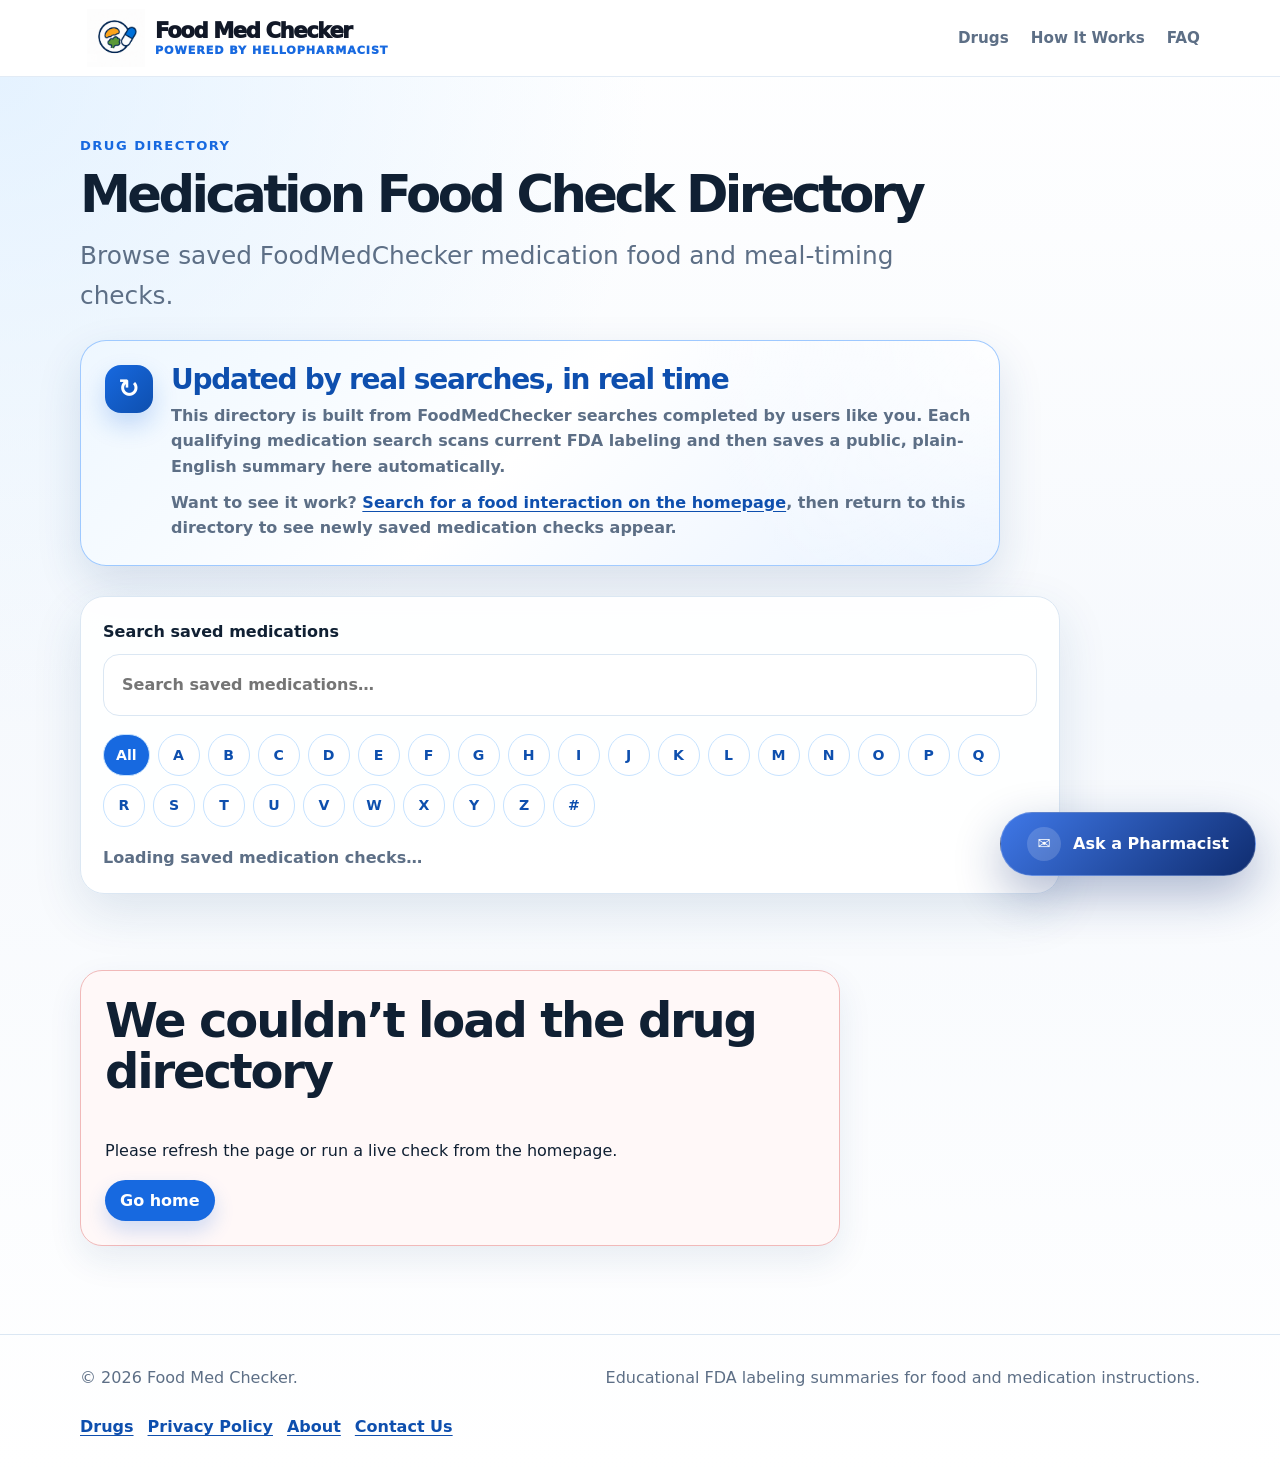
==== commit 2a8a6720: "Improve drug directory and detail pages" ====
--- a/drugs/index.html
+++ b/drugs/index.html
@@ -27,7 +27,14 @@
         <p class="eyebrow">Drug Directory</p>
         <h1>Medication Food Check Directory</h1>
         <p class="hero-subtitle">Browse saved FoodMedChecker medication food and meal-timing checks.</p>
-        <p class="directory-trust-note">These saved summaries come from completed FoodMedChecker label checks and can be refreshed with a live scan.</p>
+        <div class="directory-live-callout">
+          <div class="directory-live-callout-icon" aria-hidden="true">↻</div>
+          <div>
+            <h2>Updated by real searches, in real time</h2>
+            <p>This directory is built from FoodMedChecker searches completed by users like you. Each qualifying medication search scans current FDA labeling and then saves a public, plain-English summary here automatically.</p>
+            <p class="directory-live-callout-proof">Want to see it work? <a href="/?drug=food%20interaction&run=1">Search for a food interaction on the homepage</a>, then return to this directory to see newly saved medication checks appear.</p>
+          </div>
+        </div>
         <div class="directory-toolbar" aria-label="Directory filters">
           <label class="directory-search" for="directory-search-input">
             <span>Search saved medications</span>
--- a/assets/css/styles.css
+++ b/assets/css/styles.css
@@ -2185,3 +2185,93 @@
     width: 100%;
   }
 }
+
+.directory-live-callout {
+  display: grid;
+  grid-template-columns: auto 1fr;
+  gap: 18px;
+  max-width: 920px;
+  margin-top: 24px;
+  padding: 24px;
+  border: 1px solid rgba(127, 183, 255, 0.72);
+  border-radius: 26px;
+  background:
+    radial-gradient(circle at top right, rgba(255, 255, 255, 0.9), transparent 32%),
+    linear-gradient(135deg, #eef7ff 0%, #ffffff 48%, #e8f2ff 100%);
+  box-shadow: 0 18px 45px rgba(25, 72, 125, 0.14);
+}
+
+.directory-live-callout-icon {
+  display: inline-grid;
+  width: 48px;
+  height: 48px;
+  place-items: center;
+  border-radius: 16px;
+  color: #ffffff;
+  background: linear-gradient(135deg, var(--blue), var(--blue-dark));
+  box-shadow: 0 12px 24px rgba(23, 105, 224, 0.22);
+  font-size: 1.6rem;
+  font-weight: 900;
+}
+
+.directory-live-callout h2 {
+  margin: 0 0 8px;
+  color: var(--blue-dark);
+  font-size: clamp(1.25rem, 2.2vw, 1.75rem);
+}
+
+.directory-live-callout p {
+  margin: 0;
+  color: var(--muted);
+  font-weight: 700;
+}
+
+.directory-live-callout p + p {
+  margin-top: 10px;
+}
+
+.directory-live-callout-proof a {
+  color: var(--blue-dark);
+  font-weight: 900;
+  text-decoration: underline;
+  text-underline-offset: 3px;
+}
+
+.drug-detail-medline,
+.drug-detail-pharmacist-cta {
+  border-color: rgba(127, 183, 255, 0.82);
+  background: linear-gradient(135deg, #ffffff 0%, #eef7ff 100%);
+}
+
+.drug-detail-medline h3,
+.drug-detail-excerpt h3 {
+  margin: 0;
+  color: var(--blue-dark);
+  font-size: 1.08rem;
+}
+
+.drug-detail-excerpts {
+  display: grid;
+  gap: 14px;
+}
+
+.drug-detail-excerpt {
+  padding: 16px;
+  border: 1px solid #d9e8fb;
+  border-radius: 16px;
+  background: #ffffff;
+}
+
+.drug-detail-excerpt p {
+  margin-top: 10px;
+}
+
+.drug-detail-pharmacist-cta .directory-button-primary {
+  margin-top: 16px;
+}
+
+@media (max-width: 620px) {
+  .directory-live-callout {
+    grid-template-columns: 1fr;
+  }
+}
